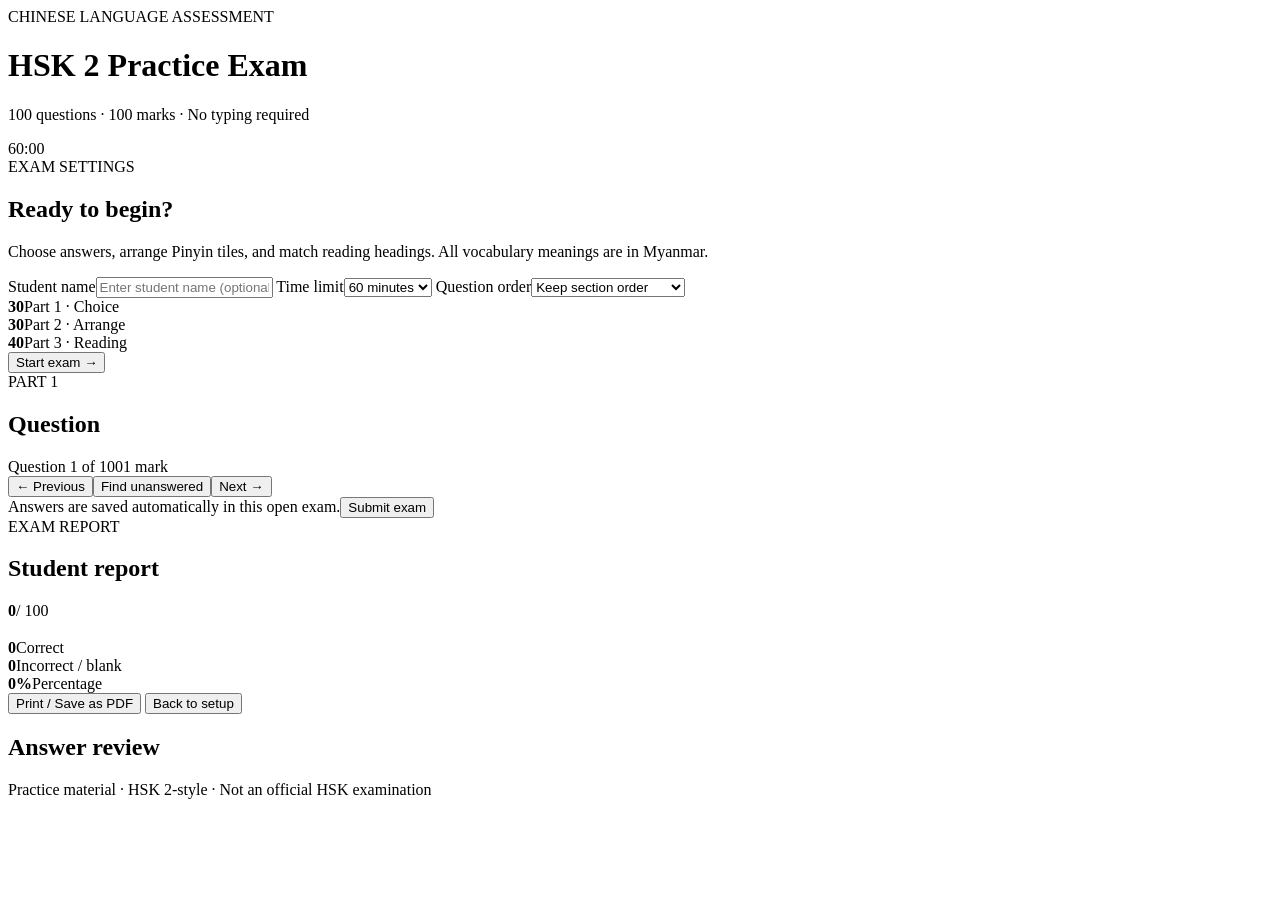
==== Khaing/index.html @ 032c14f9 "Rename index.html to Khaing/index.html" ====
<!doctype html>
<html lang="en">
<head>
<meta charset="utf-8"><meta name="viewport" content="width=device-width,initial-scale=1">
<title>Chinese HSK 2 Practice Exam</title><link rel="stylesheet" href="style.css">
</head>
<body>
<header class="top"><div><div class="eyebrow">CHINESE LANGUAGE ASSESSMENT</div><h1>HSK 2 Practice Exam</h1><p>100 questions · 100 marks · No typing required</p></div><div class="clock" id="clock">60:00</div></header>
<main>
<section id="setup" class="panel setup">
 <span class="pill">EXAM SETTINGS</span><h2>Ready to begin?</h2><p>Choose answers, arrange Pinyin tiles, and match reading headings. All vocabulary meanings are in Myanmar.</p>
 <label for="studentName">Student name</label><input id="studentName" placeholder="Enter student name (optional)">
 <label for="duration">Time limit</label><select id="duration"><option value="60">60 minutes</option><option value="45">45 minutes</option><option value="90">90 minutes</option></select>
 <label for="order">Question order</label><select id="order"><option value="original">Keep section order</option><option value="mixed">Shuffle within sections</option></select>
 <div class="structure"><div><b>30</b><span>Part 1 · Choice</span></div><div><b>30</b><span>Part 2 · Arrange</span></div><div><b>40</b><span>Part 3 · Reading</span></div></div>
 <button id="start" class="primary">Start exam <span>→</span></button>
</section>
<section id="exam" class="hidden"> 
 <div class="exam-head panel"><div><div class="pill" id="partPill">PART 1</div><h2 id="qTitle">Question</h2><p id="studentDisplay"></p><p id="qInstruction"></p></div></div>
 <div class="progress"><div id="progressFill"></div></div>
 <nav id="sectionTabs" class="tabs"></nav>
 <article class="panel question-panel">
 <div class="qmeta"><span id="qCounter">Question 1 of 100</span><span id="markPill">1 mark</span></div>
 <div id="passage" class="passage hidden"></div>
 <div id="answerArea"></div>
 <div class="navigation"><button id="previous" class="secondary">← Previous</button><button id="unanswered" class="secondary">Find unanswered</button><button id="next" class="primary">Next →</button></div>
 </article>
 <div class="submit-row"><span>Answers are saved automatically in this open exam.</span><button id="submit" class="danger">Submit exam</button></div>
</section>
<section id="results" class="hidden">
 <div class="panel result-hero"><span class="pill">EXAM REPORT</span><h2 id="resultTitle">Student report</h2><div class="big-score"><b id="finalScore">0</b><span>/ 100</span></div><h3 id="grade"></h3><p id="summaryText"></p>
 <div class="stats"><div><b id="correctTotal">0</b><span>Correct</span></div><div><b id="wrongTotal">0</b><span>Incorrect / blank</span></div><div><b id="percentTotal">0%</b><span>Percentage</span></div></div>
 <button id="print" class="primary">Print / Save as PDF</button> <button id="again" class="secondary">Back to setup</button></div>
 <div class="panel"><h2>Answer review</h2><div id="answerReview"></div></div>
</section>
</main><footer>Practice material · HSK 2-style · Not an official HSK examination</footer>
<script src="app.js"></script>
</body></html>
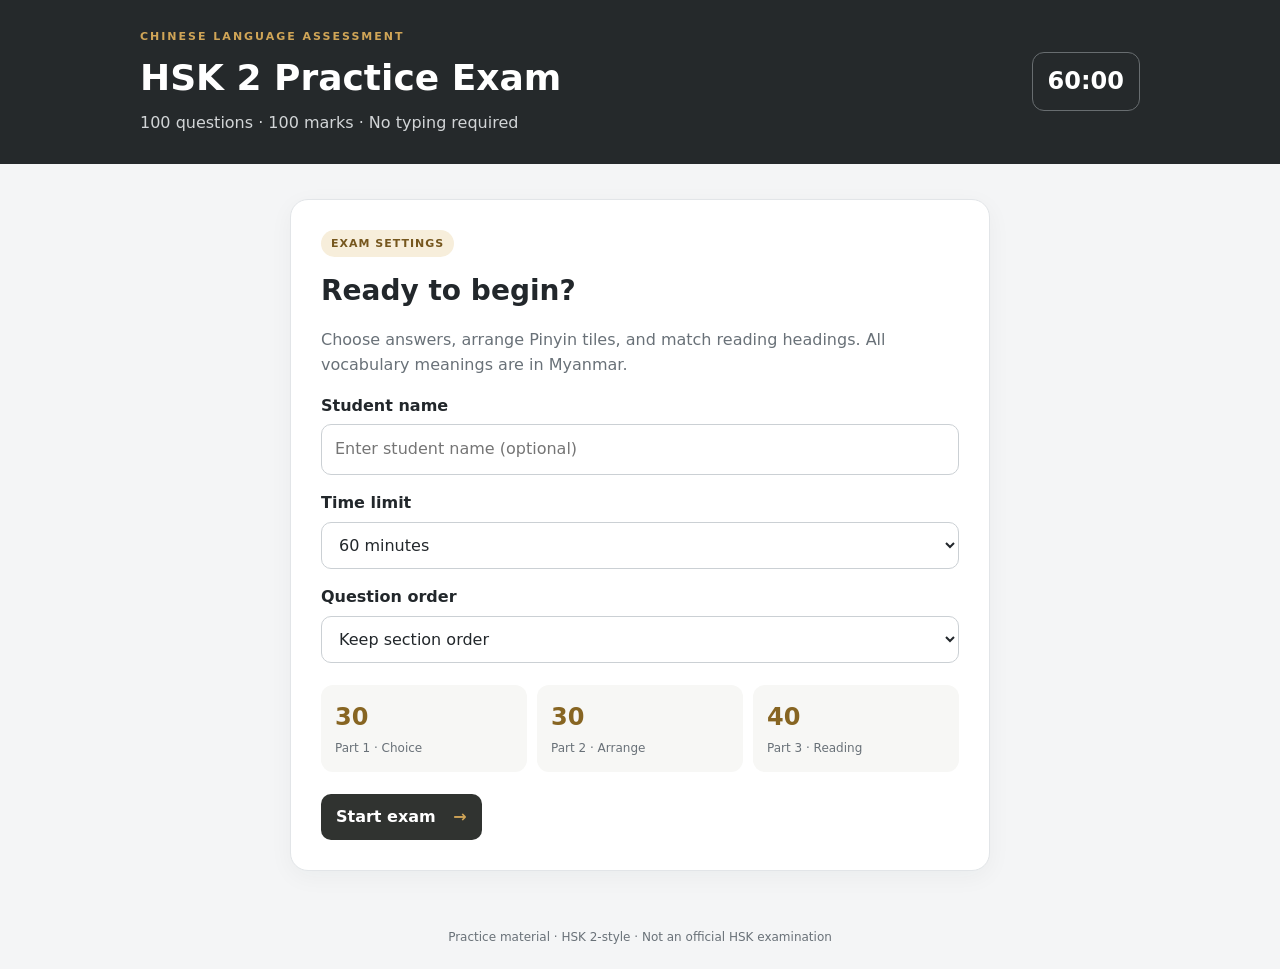
==== commit 917a851d: "Update index.html" ====
--- a/Khaing/index.html
+++ b/Khaing/index.html
@@ -2,7 +2,7 @@
 <html lang="en">
 <head>
 <meta charset="utf-8"><meta name="viewport" content="width=device-width,initial-scale=1">
-<title>Chinese HSK 2 Practice Exam</title><link rel="stylesheet" href="style.css">
+<title>Chinese Exam</title><link rel="stylesheet" href="style.css">
 </head>
 <body>
 <header class="top"><div><div class="eyebrow">CHINESE LANGUAGE ASSESSMENT</div><h1>HSK 2 Practice Exam</h1><p>100 questions · 100 marks · No typing required</p></div><div class="clock" id="clock">60:00</div></header>
--- a/Khaing/style.css
+++ b/Khaing/style.css
@@ -0,0 +1,2 @@
+*{box-sizing:border-box} :root{--ink:#22272b;--muted:#697178;--gold:#d0a557;--bg:#f4f5f6;--panel:#fff;--line:#e2e5e8;--green:#18794e;--red:#b42332}
+body{margin:0;background:var(--bg);color:var(--ink);font:16px/1.55 system-ui,-apple-system,"Segoe UI",sans-serif}.top{background:#25292b;color:white;padding:28px max(20px,calc((100% - 1000px)/2));display:flex;align-items:center;justify-content:space-between;gap:20px}.eyebrow{font-size:11px;letter-spacing:2px;color:var(--gold);font-weight:800}.top h1{margin:5px 0;font-size:clamp(25px,4vw,36px)}.top p{margin:0;color:#d2d5d7}.clock{font-size:24px;font-weight:800;border:1px solid #686d70;border-radius:12px;padding:10px 15px;white-space:nowrap}main{max-width:1000px;margin:26px auto;padding:0 16px}.panel{background:var(--panel);border:1px solid var(--line);border-radius:18px;padding:clamp(18px,3vw,30px);box-shadow:0 6px 24px #1b27300b;margin-bottom:18px}.setup{max-width:700px;margin:35px auto}.pill{display:inline-block;background:#f7eedb;color:#76571e;border-radius:999px;padding:5px 10px;font-size:11px;font-weight:800;letter-spacing:1px}.setup h2,.result-hero h2{font-size:28px;margin:12px 0 5px}.setup p{color:var(--muted)}label{display:block;font-weight:700;margin:16px 0 6px}input,select{width:100%;font:inherit;padding:12px 13px;border:1px solid #cbd0d4;border-radius:10px;background:white;color:var(--ink)}button{font:inherit;font-weight:700;border:0;border-radius:10px;padding:11px 15px;cursor:pointer;transition:transform .1s,background .15s}button:active{transform:scale(.98)}button:disabled{opacity:.4;cursor:not-allowed}.primary{background:#303330;color:white}.primary:hover{background:#454a45}.primary span{margin-left:12px;color:var(--gold)}.secondary{background:#eef0f2;color:#30363b}.danger{background:#a82b38;color:white}.structure{display:grid;grid-template-columns:repeat(3,1fr);gap:10px;margin:22px 0}.structure div,.stats div{display:flex;flex-direction:column;gap:3px;padding:14px;background:#f7f7f5;border-radius:12px}.structure b{font-size:24px;color:#876522}.structure span{font-size:12px;color:var(--muted)}.hidden{display:none!important}.exam-head{display:flex;justify-content:space-between;align-items:flex-start;gap:16px}.exam-head h2{margin:12px 0 4px}.exam-head p{margin:0;color:var(--muted)}.scorebox{text-align:right;min-width:110px}.scorebox b{display:block;font-size:30px}.scorebox span{font-size:11px;color:var(--muted)}.progress{height:7px;border-radius:99px;background:#e0e3e5;overflow:hidden;margin:0 0 14px}.progress div{height:100%;width:0;background:var(--gold);transition:width .2s}.tabs{display:flex;gap:8px;overflow-x:auto;padding:2px 0 14px}.tabs button{background:#e9ecee;white-space:nowrap;font-size:13px}.tabs button.active{background:#303330;color:#fff}.qmeta{display:flex;justify-content:space-between;color:var(--muted);font-size:13px;margin-bottom:16px}.qmeta span:last-child{background:#f5f0e5;padding:3px 8px;border-radius:7px;color:#76571e}.passage{background:#f7f8f8;border-left:4px solid var(--gold);padding:16px 18px;border-radius:8px;margin:0 0 22px;font-size:17px;line-height:1.9}.choice-grid{display:grid;grid-template-columns:1fr 1fr;gap:12px}.choice{display:flex;align-items:center;text-align:left;gap:12px;background:#fff;border:1px solid #dfe3e6;padding:15px;min-height:62px;color:var(--ink);font-weight:500}.choice:hover{border-color:#c39a48;background:#fffdf8}.choice.selected{border:2px solid #a77d2f;background:#fbf5e8}.letter{display:grid;place-items:center;flex:0 0 30px;height:30px;border-radius:8px;background:#eef0f2;font-weight:800;font-size:13px}.translation-prompt{font-size:20px;line-height:1.9;background:#f7f8f8;padding:18px;border-radius:10px}.hint{font-size:13px;color:var(--muted)}.tile-bank,.sentence-drop{display:flex;flex-wrap:wrap;gap:10px;min-height:64px;padding:14px;border:1px dashed #c9ced2;border-radius:12px;margin:12px 0}.tile-bank{background:#f8f9f9}.sentence-drop{background:#fffcf5;border-color:#d7b56d}.tile{background:white;border:1px solid #d8dde0;box-shadow:0 2px 0 #dfe2e4;padding:10px 14px;touch-action:manipulation}.tile.placed{background:#f6e9c9;border-color:#d0a557}.navigation{display:flex;gap:8px;justify-content:space-between;flex-wrap:wrap;margin-top:28px;padding-top:20px;border-top:1px solid var(--line)}.submit-row{display:flex;align-items:center;justify-content:space-between;gap:12px;color:var(--muted);font-size:13px;margin:10px 0 28px}.result-hero{text-align:center}.big-score{display:flex;justify-content:center;align-items:baseline;gap:7px;margin:18px 0}.big-score b{font-size:64px;line-height:1}.big-score span{font-size:22px;color:var(--muted)}.stats{display:grid;grid-template-columns:repeat(3,1fr);gap:10px;margin:24px 0}.stats b{font-size:24px}.stats span{color:var(--muted);font-size:12px}.review-item{padding:14px 0;border-bottom:1px solid var(--line);overflow-wrap:anywhere}.review-item p{margin:5px 0;font-size:14px}.right{color:var(--green)}.wrong{color:var(--red)}footer{text-align:center;color:var(--muted);font-size:12px;padding:22px} @media(max-width:600px){.top{padding:20px 16px;align-items:flex-start}.clock{font-size:18px;padding:8px 10px}.top p{font-size:13px}.choice-grid{grid-template-columns:1fr}.exam-head{flex-direction:column}.scorebox{text-align:left}.structure span{font-size:11px}.navigation button{flex:1}.submit-row{align-items:flex-start;flex-direction:column}.panel{border-radius:14px}.big-score b{font-size:54px}}@media print{body{background:white}.top,#setup,#exam,footer,#print,#again{display:none!important}main{max-width:none;margin:0;padding:0}.panel{box-shadow:none;border:0}.review-item{break-inside:avoid}}
